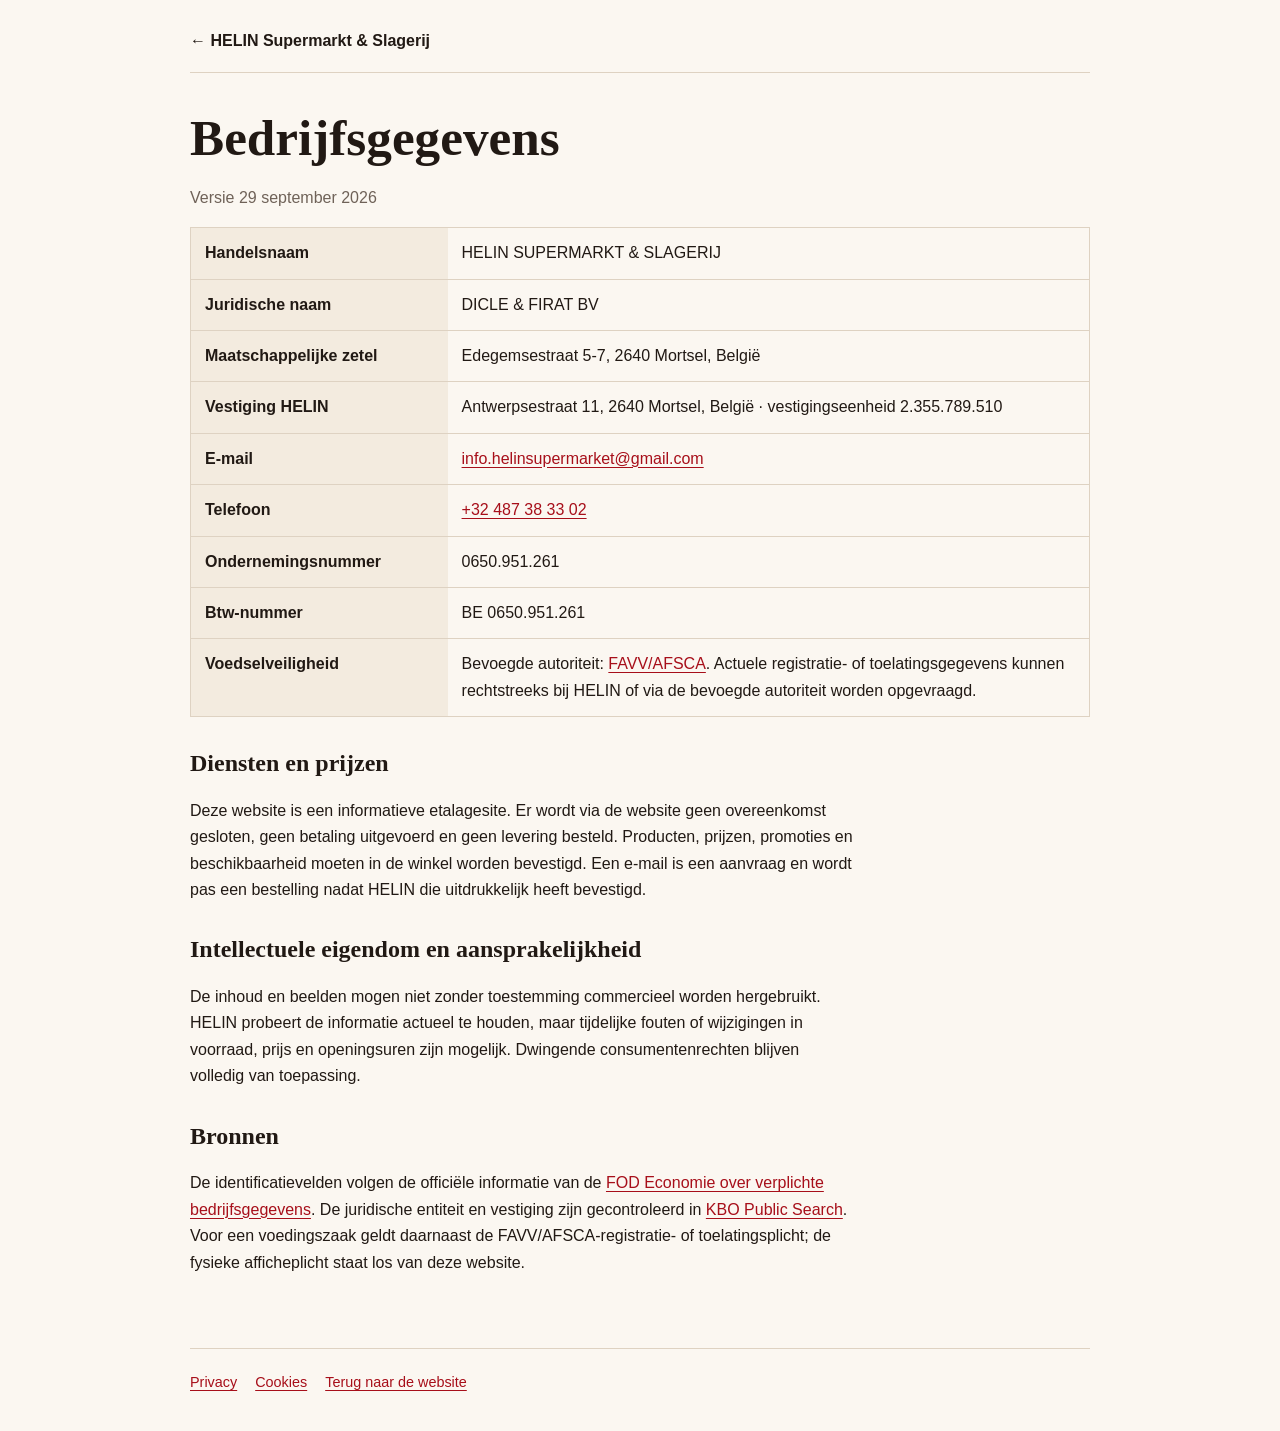
==== legal.html @ efa5d845 "Publish complete halal meat catalogue and legal pages" ====
<!doctype html>
<html lang="nl-BE">
<head>
  <meta charset="utf-8">
  <meta name="viewport" content="width=device-width,initial-scale=1">
  <meta name="robots" content="index,follow">
  <meta name="referrer" content="strict-origin-when-cross-origin">
  <meta http-equiv="Content-Security-Policy" content="default-src 'self'; base-uri 'self'; object-src 'none'; frame-src 'none'; form-action 'none'; img-src 'self'; font-src 'self'; style-src 'self'; script-src 'none'; upgrade-insecure-requests">
  <title>Bedrijfsgegevens | HELIN Supermarkt &amp; Slagerij</title>
  <link rel="icon" href="/assets/favicon.svg" type="image/svg+xml">
  <link rel="stylesheet" href="/assets/legal.css">
</head>
<body>
  <header><a href="/">← HELIN Supermarkt &amp; Slagerij</a></header>
  <main>
    <h1>Bedrijfsgegevens</h1>
    <p class="meta">Versie 29 september 2026</p>

    <dl class="facts">
      <dt>Handelsnaam</dt><dd>HELIN SUPERMARKT &amp; SLAGERIJ</dd>
      <dt>Juridische naam</dt><dd>DICLE &amp; FIRAT BV</dd>
      <dt>Maatschappelijke zetel</dt><dd>Edegemsestraat 5-7, 2640 Mortsel, België</dd>
      <dt>Vestiging HELIN</dt><dd>Antwerpsestraat 11, 2640 Mortsel, België · vestigingseenheid 2.355.789.510</dd>
      <dt>E-mail</dt><dd><a href="mailto:info.helinsupermarket@gmail.com">info.helinsupermarket@gmail.com</a></dd>
      <dt>Telefoon</dt><dd><a href="tel:+32487383302">+32 487 38 33 02</a></dd>
      <dt>Ondernemingsnummer</dt><dd>0650.951.261</dd>
      <dt>Btw-nummer</dt><dd>BE 0650.951.261</dd>
      <dt>Voedselveiligheid</dt><dd>Bevoegde autoriteit: <a href="https://favv-afsca.be/">FAVV/AFSCA</a>. Actuele registratie- of toelatingsgegevens kunnen rechtstreeks bij HELIN of via de bevoegde autoriteit worden opgevraagd.</dd>
    </dl>

    <h2>Diensten en prijzen</h2>
    <p>Deze website is een informatieve etalagesite. Er wordt via de website geen overeenkomst gesloten, geen betaling uitgevoerd en geen levering besteld. Producten, prijzen, promoties en beschikbaarheid moeten in de winkel worden bevestigd. Een e-mail is een aanvraag en wordt pas een bestelling nadat HELIN die uitdrukkelijk heeft bevestigd.</p>

    <h2>Intellectuele eigendom en aansprakelijkheid</h2>
    <p>De inhoud en beelden mogen niet zonder toestemming commercieel worden hergebruikt. HELIN probeert de informatie actueel te houden, maar tijdelijke fouten of wijzigingen in voorraad, prijs en openingsuren zijn mogelijk. Dwingende consumentenrechten blijven volledig van toepassing.</p>

    <h2>Bronnen</h2>
    <p>De identificatievelden volgen de officiële informatie van de <a href="https://economie.fgov.be/nl/themas/online/elektronische-handel/verkoop-internet/bedrijfswebsite-en-accounts-op">FOD Economie over verplichte bedrijfsgegevens</a>. De juridische entiteit en vestiging zijn gecontroleerd in <a href="https://kbopub.economie.fgov.be/kbopub/zoeknummerform.html?actionLu=Search&amp;nummer=0650951261">KBO Public Search</a>. Voor een voedingszaak geldt daarnaast de FAVV/AFSCA-registratie- of toelatingsplicht; de fysieke afficheplicht staat los van deze website.</p>
  </main>
  <footer><nav><a href="/privacy.html">Privacy</a><a href="/cookies.html">Cookies</a><a href="/">Terug naar de website</a></nav></footer>
</body>
</html>
---- assets/legal.css ----
:root {
  color-scheme: light;
  --ink: #211914;
  --muted: #6f6258;
  --paper: #fbf7f1;
  --line: #ded2c2;
  --accent: #a70f1a;
}

* { box-sizing: border-box; }
html { background: var(--paper); color: var(--ink); font: 16px/1.65 -apple-system, BlinkMacSystemFont, "Segoe UI", sans-serif; }
body { margin: 0; }
a { color: var(--accent); text-underline-offset: 3px; }
a:focus-visible { outline: 3px solid var(--accent); outline-offset: 4px; }
header, main, footer { width: min(900px, calc(100% - 36px)); margin-inline: auto; }
header { padding: 28px 0 18px; border-bottom: 1px solid var(--line); }
header a { color: var(--ink); font-weight: 800; text-decoration: none; }
main { padding: 34px 0 56px; }
footer { padding: 22px 0 36px; border-top: 1px solid var(--line); color: var(--muted); font-size: .9rem; }
h1, h2 { font-family: Georgia, serif; line-height: 1.2; overflow-wrap: anywhere; }
h1 { font-size: clamp(2rem, 6vw, 3.2rem); margin: 0 0 12px; }
h2 { margin-top: 2rem; }
p, li, dd, a { overflow-wrap: anywhere; }
p, li { max-width: 75ch; }
.meta { color: var(--muted); }
.notice { border-left: 4px solid var(--accent); background: #fff; padding: 14px 18px; }
.facts { display: grid; grid-template-columns: minmax(150px, .4fr) 1fr; gap: 0; border: 1px solid var(--line); }
.facts dt, .facts dd { margin: 0; padding: 12px 14px; border-bottom: 1px solid var(--line); }
.facts dt { font-weight: 700; background: #f3ebdf; }
.facts dt:last-of-type, .facts dd:last-of-type { border-bottom: 0; }
.todo { color: #8a1018; font-weight: 800; }
nav { display: flex; flex-wrap: wrap; gap: 10px 18px; }
@media (max-width: 600px) {
  .facts { grid-template-columns: 1fr; }
  .facts dt { border-bottom: 0; }
}
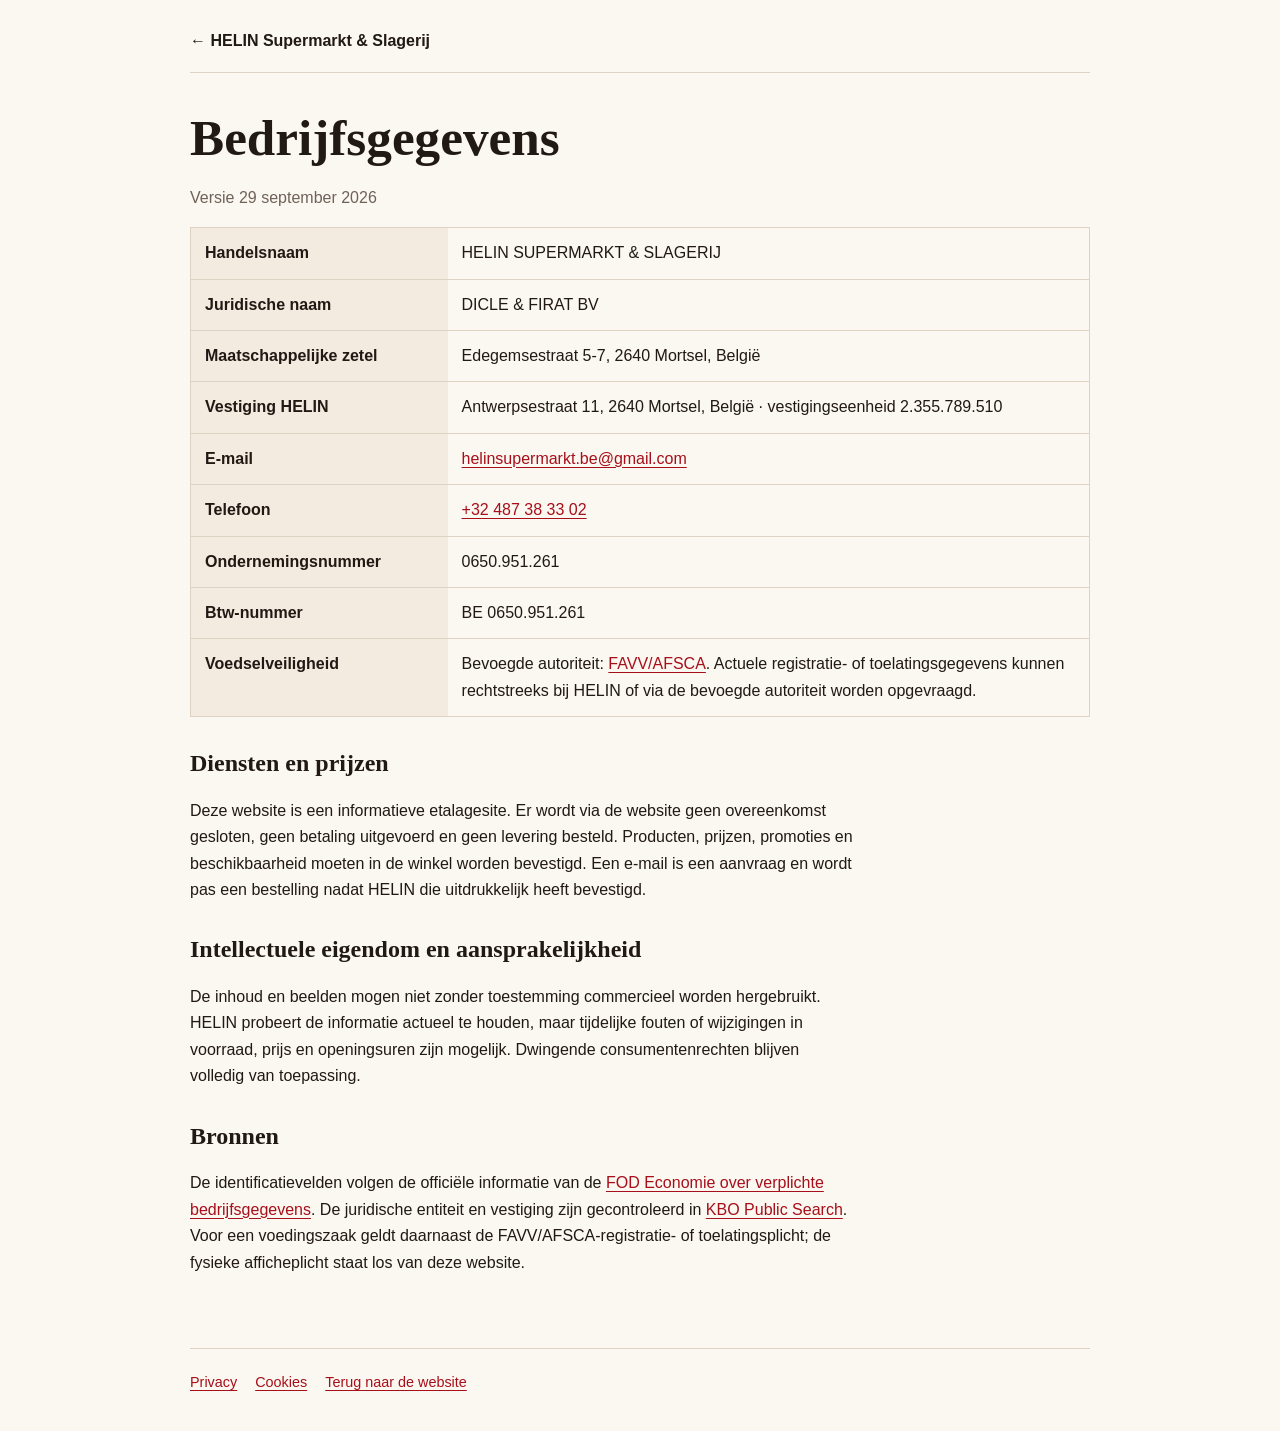
==== commit 1bfd86f3: "Update HELIN contact email" ====
--- a/legal.html
+++ b/legal.html
@@ -21,7 +21,7 @@
       <dt>Juridische naam</dt><dd>DICLE &amp; FIRAT BV</dd>
       <dt>Maatschappelijke zetel</dt><dd>Edegemsestraat 5-7, 2640 Mortsel, België</dd>
       <dt>Vestiging HELIN</dt><dd>Antwerpsestraat 11, 2640 Mortsel, België · vestigingseenheid 2.355.789.510</dd>
-      <dt>E-mail</dt><dd><a href="mailto:info.helinsupermarket@gmail.com">info.helinsupermarket@gmail.com</a></dd>
+      <dt>E-mail</dt><dd><a href="mailto:helinsupermarkt.be@gmail.com">helinsupermarkt.be@gmail.com</a></dd>
       <dt>Telefoon</dt><dd><a href="tel:+32487383302">+32 487 38 33 02</a></dd>
       <dt>Ondernemingsnummer</dt><dd>0650.951.261</dd>
       <dt>Btw-nummer</dt><dd>BE 0650.951.261</dd>
